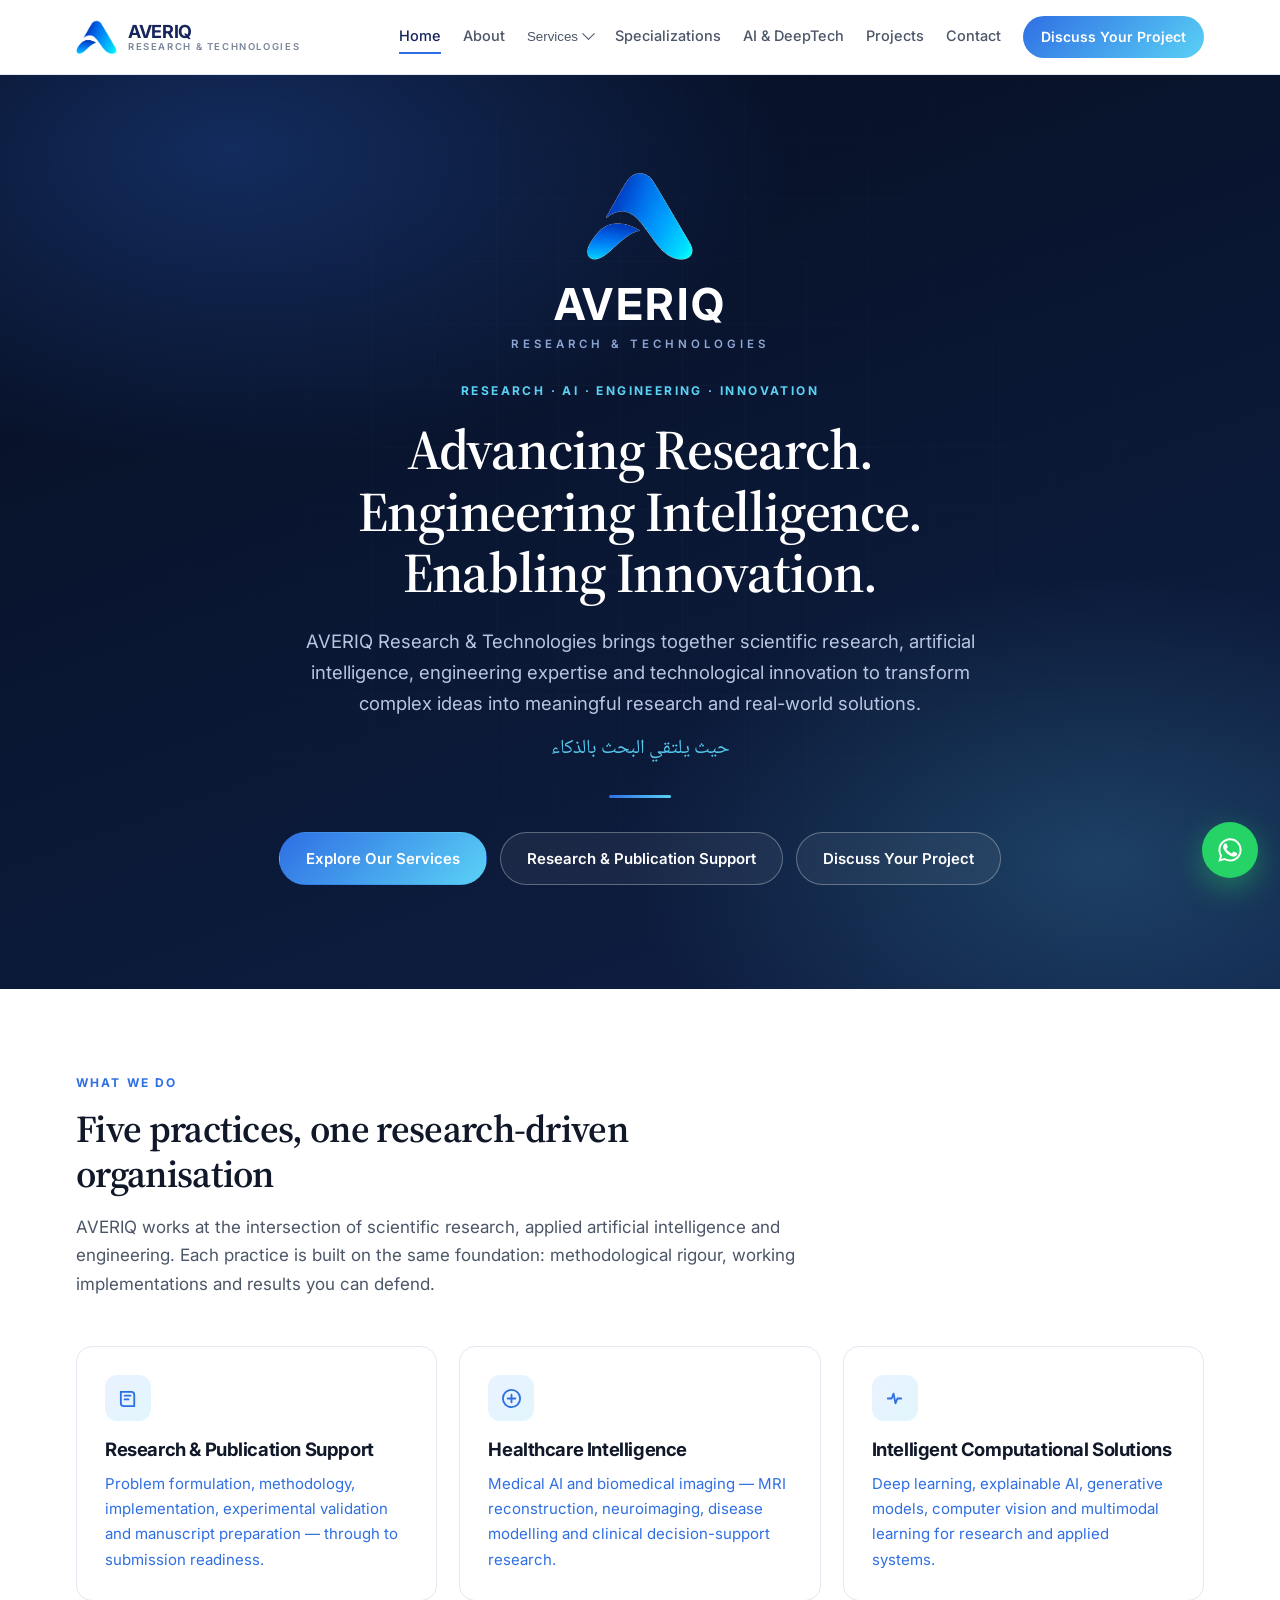
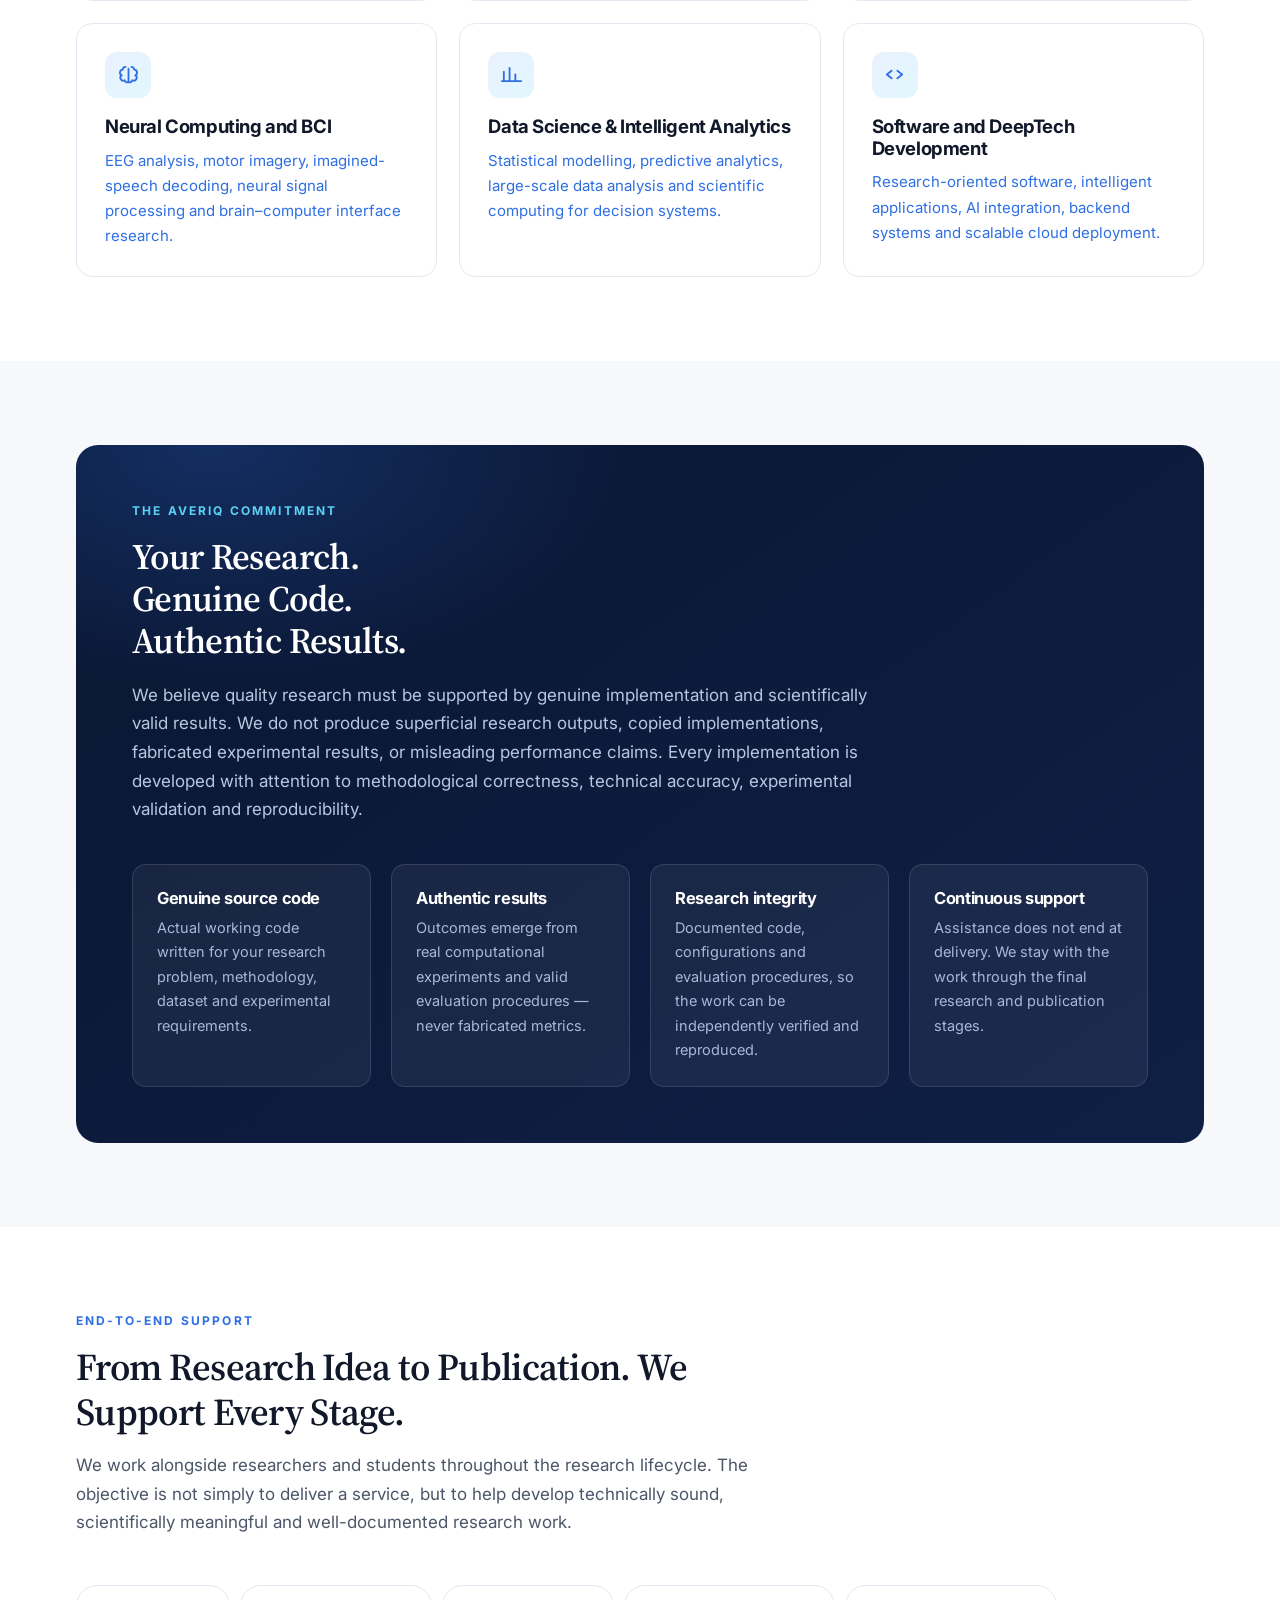
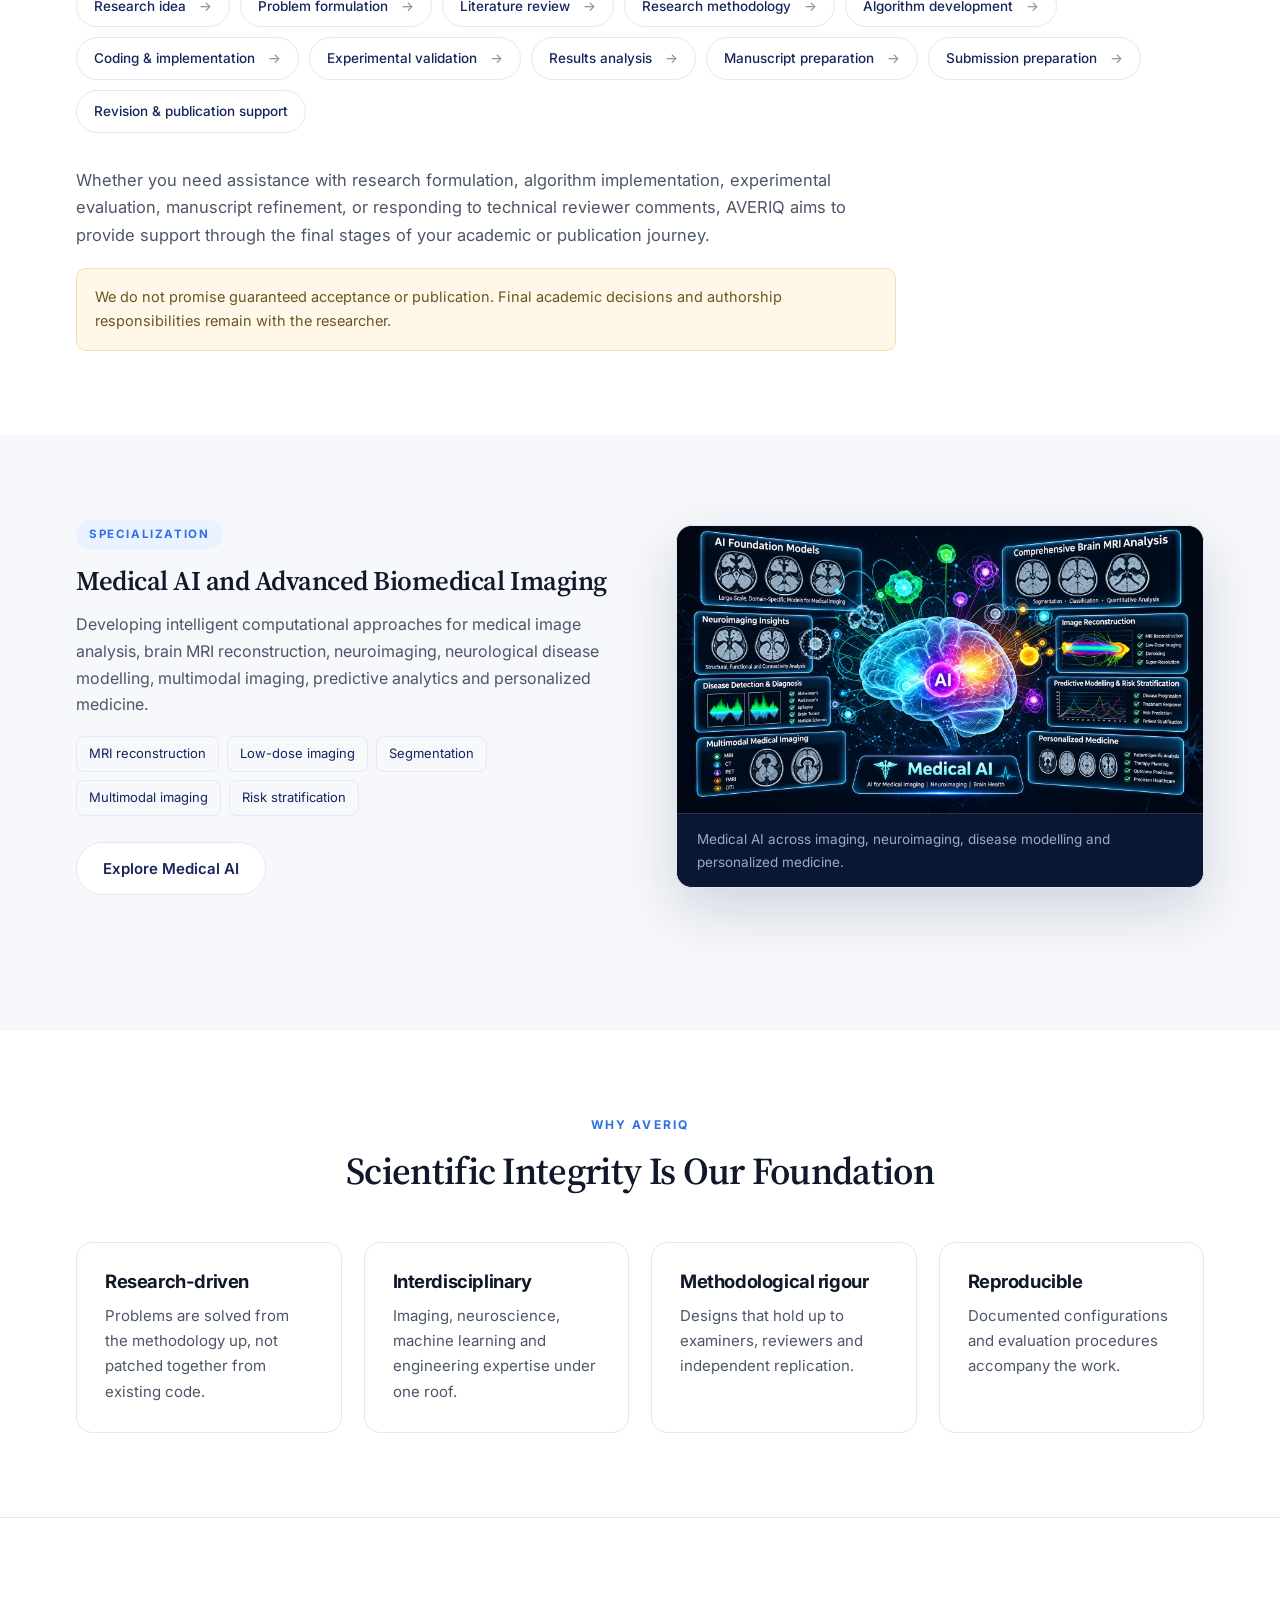
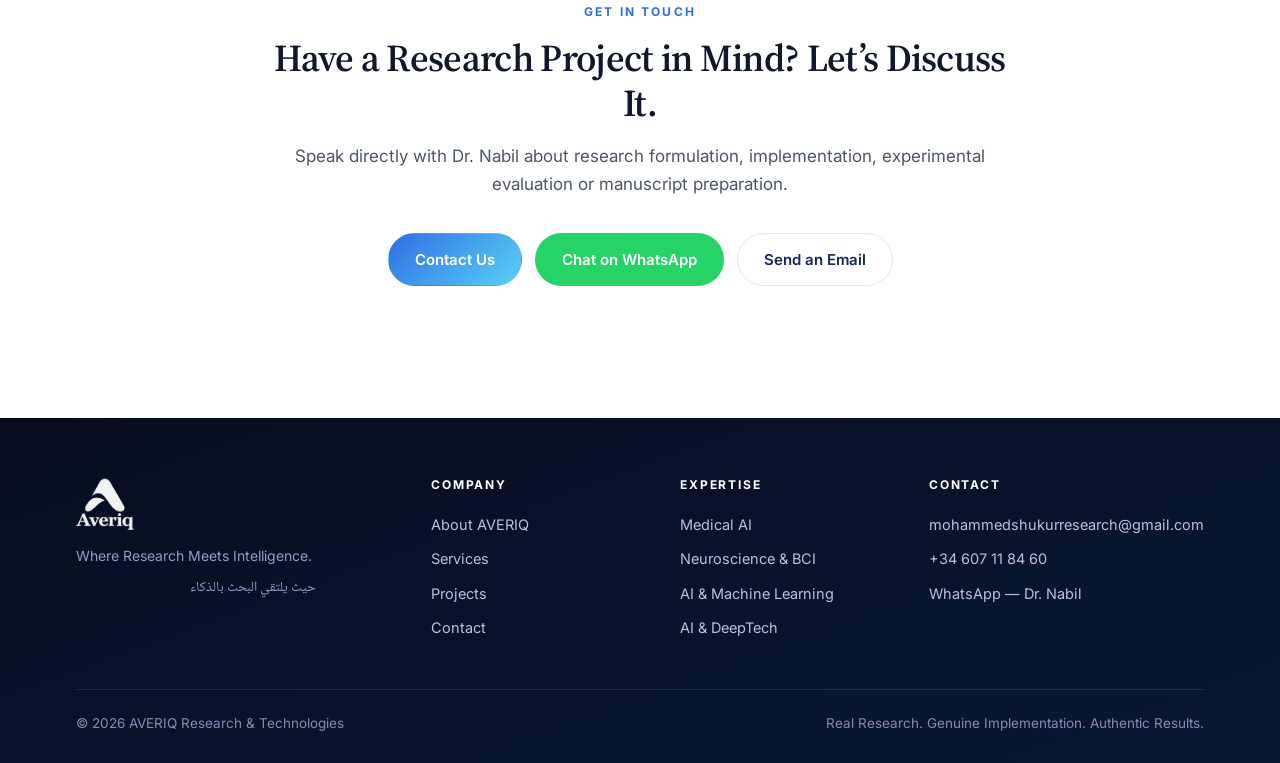
==== index.html @ 1fb507b4 "Initial AVERIQ website" ====
<!DOCTYPE html>
<html lang="en">
<head>
<meta charset="utf-8">
<meta name="viewport" content="width=device-width, initial-scale=1">
<title>AVERIQ Research &amp; Technologies — Where Research Meets Intelligence</title>
<meta name="description" content="AVERIQ Research & Technologies brings together scientific research, artificial intelligence, engineering expertise and technological innovation.">
<link rel="canonical" href="https://averiq-r.github.io/">
<meta property="og:site_name" content="AVERIQ Research &amp; Technologies">
<meta property="og:title" content="AVERIQ Research &amp; Technologies — Where Research Meets Intelligence">
<meta property="og:description" content="AVERIQ Research & Technologies brings together scientific research, artificial intelligence, engineering expertise and technological innovation.">
<meta property="og:type" content="website">
<meta property="og:image" content="https://averiq-r.github.io/assets/logo.png">
<meta name="twitter:card" content="summary_large_image">
<meta name="theme-color" content="#0A1733">
<link rel="icon" type="image/png" sizes="32x32" href="assets/favicon-32.png">
<link rel="icon" type="image/png" sizes="64x64" href="assets/favicon.png">
<link rel="apple-touch-icon" href="assets/apple-touch-icon.png">
<link rel="preconnect" href="https://fonts.googleapis.com">
<link rel="preconnect" href="https://fonts.gstatic.com" crossorigin>
<link href="https://fonts.googleapis.com/css2?family=Inter:wght@400;500;600;700&family=Noto+Naskh+Arabic:wght@400;500&family=Source+Serif+4:opsz,wght@8..60,600;8..60,700&display=swap" rel="stylesheet">
<link rel="stylesheet" href="assets/css/averiq.css">
</head>
<body>

<header class="site">
  <div class="wrap nav">
    <a class="brand" href="index.html" aria-label="AVERIQ home">
      <img src="assets/mark.png" alt="">
      <span class="brand-text">
        <span class="brand-name">AVERIQ</span>
        <span class="brand-sub">Research &amp; Technologies</span>
      </span>
    </a>
    <button class="burger" type="button" aria-label="Menu" aria-expanded="false"><span></span></button>
    <nav class="nav-links">
      <a href="index.html" class="active">Home</a>
      <a href="about.html">About</a>
      <div class="has-mega">
        <button class="mega-toggle" type="button" aria-expanded="false">Services <span class="chev"></span></button>
        <div class="mega">
          <div class="mega-inner">
        <div class="mega-col">
          <h6>Research Foundations</h6>
          <a href="services.html#research-consultation">Research Consultation</a>
          <a href="services.html#topic-selection">Topic Selection</a>
          <a href="services.html#literature-review">Systematic Literature Review</a>
          <a href="services.html#gap-analysis">Research Gap Analysis</a>
          <a href="services.html#research-proposal">Research Proposal</a>
        </div>
        <div class="mega-col">
          <h6>Methodology &amp; Implementation</h6>
          <a href="services.html#methodology">Methodology &amp; Experimental Design</a>
          <a href="services.html#algorithm-implementation">Algorithm Implementation</a>
          <a href="services.html#model-development">Deep Learning Model Development</a>
          <a href="services.html#dataset-preparation">Dataset Preparation</a>
          <a href="services.html#experiment-pipeline">Experiment Pipelines</a>
        </div>
        <div class="mega-col">
          <h6>Experiments &amp; Validation</h6>
          <a href="services.html#baseline-reproduction">Baseline Reproduction</a>
          <a href="services.html#reproducibility-audit">Reproducibility Audit</a>
          <a href="services.html#ablation-benchmarking">Ablation &amp; Benchmarking</a>
          <a href="services.html#statistical-analysis">Statistical Analysis</a>
          <a href="services.html#results-interpretation">Results Interpretation</a>
        </div>
        <div class="mega-col">
          <h6>Writing &amp; Documentation</h6>
          <a href="services.html#manuscript-structuring">Manuscript Structuring</a>
          <a href="services.html#language-editing">Scientific Language Editing</a>
          <a href="services.html#latex-formatting">LaTeX &amp; Formatting</a>
          <a href="services.html#figures-visualization">Figures &amp; Scientific Visualization</a>
          <a href="services.html#thesis-assistance">Thesis &amp; Dissertation Support</a>
        </div>
        <div class="mega-col">
          <h6>Publication Support</h6>
          <a href="services.html#journal-selection">Journal &amp; Venue Selection</a>
          <a href="services.html#submission-preparation">Submission Preparation</a>
          <a href="services.html#reviewer-response">Reviewer Response Support</a>
          <a href="services.html#review-paper">Review &amp; Survey Papers</a>
          <a href="services.html#book-chapter">Book Chapter Preparation</a>
        </div>
          </div>
          <div class="mega-foot"><div>
            <span>Every engagement is work done with you, with scope agreed in writing before it starts.</span>
            <a class="btn btn-ghost" href="services.html" style="padding:9px 20px;font-size:14px">View all services</a>
          </div></div>
        </div>
      </div>
      <a href="specializations.html">Specializations</a>
      <a href="deeptech.html">AI &amp; DeepTech</a>
      <a href="projects.html">Projects</a>
      <a href="contact.html">Contact</a>
      <a class="nav-cta" href="contact.html">Discuss Your Project</a>
    </nav>
  </div>
</header>

<div class="hero hero-home">
  <div class="wrap">
    <img class="hero-logo" src="assets/mark.png" alt="" width="420" height="348">
    <div class="hero-word">AVERIQ</div>
    <div class="hero-word-sub">Research &amp; Technologies</div>
    <div class="kicker">Research &middot; AI &middot; Engineering &middot; Innovation</div>
    <h1>Advancing Research. Engineering Intelligence. Enabling Innovation.</h1>
    <p class="lede">
      AVERIQ Research &amp; Technologies brings together scientific research, artificial intelligence,
      engineering expertise and technological innovation to transform complex ideas into meaningful
      research and real-world solutions.
    </p>
    <div class="tagline-ar">حيث يلتقي البحث بالذكاء</div>
    <div class="hero-rule"></div>
    <div class="cta-row">
      <a class="btn btn-primary" href="services.html">Explore Our Services</a>
      <a class="btn btn-onDark" href="services.html#publication">Research &amp; Publication Support</a>
      <a class="btn btn-onDark" href="contact.html">Discuss Your Project</a>
    </div>
  </div>
</div>

<section>
  <div class="wrap">
    <div class="sec-head">
      <div class="eyebrow">What we do</div>
      <h2 class="display">Five practices, one research-driven organisation</h2>
      <p>AVERIQ works at the intersection of scientific research, applied artificial intelligence and
         engineering. Each practice is built on the same foundation: methodological rigour, working
         implementations and results you can defend.</p>
    </div>
    <div class="grid g3">
      <a class="card reveal" href="services.html#publication">
        <div class="ic"><svg viewBox="0 0 24 24"><path d="M4 5h11a3 3 0 0 1 3 3v11"/><path d="M4 5v12a3 3 0 0 0 3 3h11"/><path d="M8 9h6M8 13h4"/></svg></div>
        <h3>Research &amp; Publication Support</h3>
        <p>Problem formulation, methodology, implementation, experimental validation and manuscript
           preparation &mdash; through to submission readiness.</p>
      </a>
      <a class="card reveal" href="specializations.html#medical-ai">
        <div class="ic"><svg viewBox="0 0 24 24"><circle cx="12" cy="12" r="9"/><path d="M12 8v8M8 12h8"/></svg></div>
        <h3>Healthcare Intelligence</h3>
        <p>Medical AI and biomedical imaging &mdash; MRI reconstruction, neuroimaging, disease modelling
           and clinical decision-support research.</p>
      </a>
      <a class="card reveal" href="specializations.html#aiml">
        <div class="ic"><svg viewBox="0 0 24 24"><path d="M5 12h4l2-5 2 10 2-5h4"/></svg></div>
        <h3>Intelligent Computational Solutions</h3>
        <p>Deep learning, explainable AI, generative models, computer vision and multimodal learning
           for research and applied systems.</p>
      </a>
      <a class="card reveal" href="specializations.html#neuro">
        <div class="ic"><svg viewBox="0 0 24 24"><path d="M9 4a3 3 0 0 0-3 3 3 3 0 0 0-1 5.8A3 3 0 0 0 8 18a3 3 0 0 0 4 2 3 3 0 0 0 4-2 3 3 0 0 0 3-5.2A3 3 0 0 0 18 7a3 3 0 0 0-3-3"/><path d="M12 6v14"/></svg></div>
        <h3>Neural Computing and BCI</h3>
        <p>EEG analysis, motor imagery, imagined-speech decoding, neural signal processing and
           brain&ndash;computer interface research.</p>
      </a>
      <a class="card reveal" href="specializations.html#data">
        <div class="ic"><svg viewBox="0 0 24 24"><path d="M4 19V9M10 19V5M16 19v-7M22 19H2"/></svg></div>
        <h3>Data Science &amp; Intelligent Analytics</h3>
        <p>Statistical modelling, predictive analytics, large-scale data analysis and scientific
           computing for decision systems.</p>
      </a>
      <a class="card reveal" href="specializations.html#software">
        <div class="ic"><svg viewBox="0 0 24 24"><path d="M9 8l-5 4 5 4M15 8l5 4-5 4"/></svg></div>
        <h3>Software and DeepTech Development</h3>
        <p>Research-oriented software, intelligent applications, AI integration, backend systems and
           scalable cloud deployment.</p>
      </a>
    </div>
  </div>
</section>


<section class="soft">
  <div class="wrap">
    <div class="band reveal">
      <div class="eyebrow">The AVERIQ commitment</div>
      <h2 class="display" style="font-size:clamp(25px,3.4vw,36px);max-width:20ch">Your Research. Genuine Code. Authentic Results.</h2>
      <p style="max-width:760px;margin-top:18px;font-size:17px">
        We believe quality research must be supported by genuine implementation and scientifically valid
        results. We do not produce superficial research outputs, copied implementations, fabricated
        experimental results, or misleading performance claims. Every implementation is developed with
        attention to methodological correctness, technical accuracy, experimental validation and
        reproducibility.
      </p>
      <div class="band-grid">
        <div class="band-item">
          <h4>Genuine source code</h4>
          <p>Actual working code written for your research problem, methodology, dataset and experimental requirements.</p>
        </div>
        <div class="band-item">
          <h4>Authentic results</h4>
          <p>Outcomes emerge from real computational experiments and valid evaluation procedures &mdash; never fabricated metrics.</p>
        </div>
        <div class="band-item">
          <h4>Research integrity</h4>
          <p>Documented code, configurations and evaluation procedures, so the work can be independently verified and reproduced.</p>
        </div>
        <div class="band-item">
          <h4>Continuous support</h4>
          <p>Assistance does not end at delivery. We stay with the work through the final research and publication stages.</p>
        </div>
      </div>
    </div>
  </div>
</section>


<section>
  <div class="wrap">
    <div class="sec-head">
      <div class="eyebrow">End-to-end support</div>
      <h2 class="display">From Research Idea to Publication. We Support Every Stage.</h2>
      <p>We work alongside researchers and students throughout the research lifecycle. The objective is
         not simply to deliver a service, but to help develop technically sound, scientifically
         meaningful and well-documented research work.</p>
    </div>
    <div class="flow reveal">
      <span>Research idea</span><span>Problem formulation</span><span>Literature review</span>
      <span>Research methodology</span><span>Algorithm development</span><span>Coding &amp; implementation</span>
      <span>Experimental validation</span><span>Results analysis</span><span>Manuscript preparation</span>
      <span>Submission preparation</span><span>Revision &amp; publication support</span>
    </div>
    <div class="prose" style="margin-top:34px;max-width:820px">
      <p>Whether you need assistance with research formulation, algorithm implementation, experimental
         evaluation, manuscript refinement, or responding to technical reviewer comments, AVERIQ aims to
         provide support through the final stages of your academic or publication journey.</p>
      <div class="note">
        We do not promise guaranteed acceptance or publication. Final academic decisions and authorship
        responsibilities remain with the researcher.
      </div>
    </div>
  </div>
</section>

<section class="soft">
  <div class="wrap">
    <div class="spec reveal" style="border-top:0;padding-top:0">
      <div>
        <span class="tag">Specialization</span>
        <h3 class="display">Medical AI and Advanced Biomedical Imaging</h3>
        <p>Developing intelligent computational approaches for medical image analysis, brain MRI
           reconstruction, neuroimaging, neurological disease modelling, multimodal imaging, predictive
           analytics and personalized medicine.</p>
        <div class="chips">
          <span>MRI reconstruction</span><span>Low-dose imaging</span><span>Segmentation</span>
          <span>Multimodal imaging</span><span>Risk stratification</span>
        </div>
        <div class="cta-row" style="margin-top:26px">
          <a class="btn btn-ghost" href="specializations.html#medical-ai">Explore Medical AI</a>
        </div>
      </div>
      <figure class="feature spec-media">
        <img src="assets/img/medical-ai.jpg" width="1698" height="926" loading="lazy"
             alt="Medical AI applications in brain MRI analysis, neuroimaging, disease detection, medical image reconstruction, predictive modelling and personalized medicine.">
        <figcaption>Medical AI across imaging, neuroimaging, disease modelling and personalized medicine.</figcaption>
      </figure>
    </div>
  </div>
</section>

<section>
  <div class="wrap">
    <div class="sec-head center">
      <div class="eyebrow">Why AVERIQ</div>
      <h2 class="display">Scientific Integrity Is Our Foundation</h2>
    </div>
    <div class="grid g4">
      <div class="card reveal"><h3>Research-driven</h3><p>Problems are solved from the methodology up, not patched together from existing code.</p></div>
      <div class="card reveal"><h3>Interdisciplinary</h3><p>Imaging, neuroscience, machine learning and engineering expertise under one roof.</p></div>
      <div class="card reveal"><h3>Methodological rigour</h3><p>Designs that hold up to examiners, reviewers and independent replication.</p></div>
      <div class="card reveal"><h3>Reproducible</h3><p>Documented configurations and evaluation procedures accompany the work.</p></div>
    </div>
  </div>
</section>


<section class="bordered">
  <div class="wrap">
    <div class="sec-head center">
      <div class="eyebrow">Get in touch</div>
      <h2 class="display">Have a Research Project in Mind? Let&rsquo;s Discuss It.</h2>
      <p>Speak directly with Dr. Nabil about research formulation, implementation, experimental
         evaluation or manuscript preparation.</p>
      <div class="cta-row" style="justify-content:center">
        <a class="btn btn-primary" href="contact.html">Contact Us</a>
        <a class="btn btn-wa" href="https://wa.me/34607118460?text=Hello%20Dr.%20Nabil%2C%20I%20visited%20the%20AVERIQ%20website%20and%20would%20like%20to%20discuss%20research%20and%20publication%20assistance." target="_blank" rel="noopener">Chat on WhatsApp</a>
        <a class="btn btn-ghost" href="mailto:mohammedshukurresearch@gmail.com">Send an Email</a>
      </div>
    </div>
  </div>
</section>

<a class="wa-float" href="https://wa.me/34607118460?text=Hello%20Dr.%20Nabil%2C%20I%20visited%20the%20AVERIQ%20website%20and%20would%20like%20to%20discuss%20research%20and%20publication%20assistance." target="_blank" rel="noopener" aria-label="Chat with Dr. Nabil on WhatsApp" title="Chat with Dr. Nabil">
  <svg viewBox="0 0 24 24" aria-hidden="true"><path d="M17.47 14.38c-.3-.15-1.75-.86-2.02-.96-.27-.1-.47-.15-.67.15-.2.3-.77.96-.94 1.16-.17.2-.35.22-.64.07-.3-.15-1.25-.46-2.38-1.47-.88-.78-1.47-1.75-1.64-2.05-.17-.3-.02-.46.13-.6.13-.13.3-.35.45-.52.15-.17.2-.3.3-.5.1-.2.05-.37-.02-.52-.08-.15-.67-1.6-.92-2.2-.24-.58-.49-.5-.67-.5h-.57c-.2 0-.52.07-.8.37-.27.3-1.04 1.02-1.04 2.48 0 1.46 1.07 2.88 1.22 3.08.15.2 2.1 3.2 5.08 4.49.71.3 1.26.49 1.69.63.71.22 1.36.19 1.87.12.57-.09 1.75-.72 2-1.41.25-.69.25-1.28.17-1.41-.07-.13-.27-.2-.57-.35z"/><path d="M12.04 2C6.58 2 2.13 6.45 2.13 11.91c0 1.75.46 3.46 1.32 4.96L2 22l5.25-1.38a9.87 9.87 0 0 0 4.79 1.22h.01c5.46 0 9.91-4.45 9.91-9.91 0-2.65-1.03-5.14-2.9-7.01A9.82 9.82 0 0 0 12.04 2zm0 18.13h-.01a8.2 8.2 0 0 1-4.19-1.15l-.3-.18-3.12.82.83-3.04-.2-.31a8.17 8.17 0 0 1-1.26-4.36c0-4.54 3.7-8.24 8.25-8.24 2.2 0 4.27.86 5.83 2.42a8.19 8.19 0 0 1 2.41 5.83c0 4.54-3.7 8.24-8.24 8.24z"/></svg>
  <span class="wa-label">Chat with Dr. Nabil</span>
</a>

<footer class="site">
  <div class="wrap">
    <div class="foot-grid">
      <div class="foot-brand">
        <img src="assets/logo.png" alt="AVERIQ Research &amp; Technologies">
        <p>Where Research Meets Intelligence.</p>
        <p class="foot-ar">حيث يلتقي البحث بالذكاء</p>
      </div>
      <div>
        <h5>Company</h5>
        <a href="about.html">About AVERIQ</a>
        <a href="services.html">Services</a>
        <a href="projects.html">Projects</a>
        <a href="contact.html">Contact</a>
      </div>
      <div>
        <h5>Expertise</h5>
        <a href="specializations.html#medical-ai">Medical AI</a>
        <a href="specializations.html#neuro">Neuroscience &amp; BCI</a>
        <a href="specializations.html#aiml">AI &amp; Machine Learning</a>
        <a href="deeptech.html">AI &amp; DeepTech</a>
      </div>
      <div>
        <h5>Contact</h5>
        <a href="mailto:mohammedshukurresearch@gmail.com">mohammedshukurresearch@gmail.com</a>
        <a href="tel:+34607118460">+34 607 11 84 60</a>
        <a href="https://wa.me/34607118460?text=Hello%20Dr.%20Nabil%2C%20I%20visited%20the%20AVERIQ%20website%20and%20would%20like%20to%20discuss%20research%20and%20publication%20assistance." target="_blank" rel="noopener">WhatsApp &mdash; Dr. Nabil</a>
      </div>
    </div>
    <div class="foot-bottom">
      <span>&copy; <span data-year></span> AVERIQ Research &amp; Technologies</span>
      <span>Real Research. Genuine Implementation. Authentic Results.</span>
    </div>
  </div>
</footer>

<script src="assets/js/averiq.js"></script>
</body>
</html>
---- assets/css/averiq.css ----
/* ============================================================
   AVERIQ Research & Technologies — site stylesheet
   ============================================================ */

:root{
  --navy-950:#060D20;
  --navy-900:#0A1733;
  --navy-800:#0F1F45;
  --navy-700:#17255C;
  --blue:#2F6FE4;
  --blue-600:#2560CC;
  --cyan:#5AD1F5;
  --ink:#101829;
  --body:#4B5668;
  --muted:#7A869A;
  --line:#E3E8F2;
  --line-dark:rgba(255,255,255,.12);
  --bg:#FFFFFF;
  --bg-soft:#F6F8FC;
  --radius:16px;
  --radius-sm:10px;
  --maxw:1180px;
  --shadow:0 10px 36px rgba(10,23,51,.09);
  --shadow-lg:0 22px 60px rgba(10,23,51,.16);
}

*{box-sizing:border-box;margin:0;padding:0}
html{scroll-behavior:smooth;scroll-padding-top:90px;-webkit-text-size-adjust:100%}
body{
  font-family:'Inter',system-ui,-apple-system,sans-serif;
  color:var(--body);background:var(--bg);line-height:1.68;
  -webkit-font-smoothing:antialiased;overflow-x:hidden;
}
img{max-width:100%;display:block}
a{color:var(--blue);text-decoration:none}
h1,h2,h3,h4,h5{color:var(--ink);line-height:1.18;font-weight:700;letter-spacing:-.022em}
.display{font-family:'Source Serif 4',Georgia,serif;font-weight:600;letter-spacing:-.018em}
.wrap{max-width:var(--maxw);margin:0 auto;padding:0 26px}
.narrow{max-width:860px}

/* ---------------- header ---------------- */
header.site{
  position:sticky;top:0;z-index:100;background:rgba(255,255,255,.93);
  backdrop-filter:saturate(180%) blur(14px);border-bottom:1px solid var(--line);
}
.nav{display:flex;align-items:center;gap:30px;height:74px}
.brand{display:flex;align-items:center;gap:11px;flex:none}
.brand img{height:34px;width:auto}
.brand-text{display:flex;flex-direction:column;line-height:1.1}
.brand-name{font-weight:700;font-size:18px;color:var(--navy-700);letter-spacing:-.02em}
.brand-sub{font-size:9.5px;letter-spacing:.17em;text-transform:uppercase;color:var(--muted);font-weight:600}
.nav-links{display:flex;gap:22px;white-space:nowrap;margin-left:auto;font-size:14.5px;font-weight:500;align-items:center}
.nav-links a{color:var(--body);padding:4px 0;border-bottom:2px solid transparent;transition:.16s}
.nav-links a:hover{color:var(--navy-700)}
.nav-links a.active{color:var(--navy-700);border-bottom-color:var(--blue)}
.nav-cta{
  background:linear-gradient(135deg,var(--blue),var(--cyan));color:#fff!important;
  padding:9px 18px!important;border-radius:999px;font-weight:600;font-size:14px;border:0!important;
}
.nav-cta:hover{filter:brightness(1.07)}
.burger{display:none;margin-left:auto;background:none;border:1px solid var(--line);
  border-radius:9px;width:42px;height:38px;cursor:pointer;align-items:center;justify-content:center}
.burger span{display:block;width:18px;height:2px;background:var(--navy-700);position:relative}
.burger span::before,.burger span::after{content:"";position:absolute;left:0;width:18px;height:2px;background:var(--navy-700)}
.burger span::before{top:-6px}.burger span::after{top:6px}
@media(max-width:1120px){
  .nav-links{
    display:none;position:absolute;top:74px;left:0;right:0;background:#fff;
    flex-direction:column;align-items:stretch;gap:0;padding:10px 26px 20px;
    border-bottom:1px solid var(--line);box-shadow:var(--shadow);
  }
  .nav-links.open{display:flex}
  .nav-links a{padding:13px 0;border-bottom:1px solid var(--line)}
  .nav-links a.active{border-bottom-color:var(--line);color:var(--blue)}
  .nav-cta{text-align:center;margin-top:12px}
  .burger{display:flex}
}

/* ---------------- hero ---------------- */
.hero{
  position:relative;color:#D9E2F5;overflow:hidden;
  background:
    radial-gradient(900px 500px at 18% 8%, rgba(47,111,228,.30) 0%, transparent 62%),
    radial-gradient(760px 460px at 86% 86%, rgba(90,209,245,.20) 0%, transparent 62%),
    linear-gradient(160deg,var(--navy-950) 0%,var(--navy-900) 48%,var(--navy-800) 100%);
}
.hero::after{
  content:"";position:absolute;inset:0;pointer-events:none;opacity:.5;
  background-image:
    linear-gradient(rgba(255,255,255,.045) 1px,transparent 1px),
    linear-gradient(90deg,rgba(255,255,255,.045) 1px,transparent 1px);
  background-size:62px 62px;
  mask-image:radial-gradient(circle at 50% 42%,#000 0%,transparent 76%);
  -webkit-mask-image:radial-gradient(circle at 50% 42%,#000 0%,transparent 76%);
}
.hero .wrap{position:relative;z-index:2}
.hero-home{padding:96px 0 104px;text-align:center}
.hero-logo{width:clamp(84px,10vw,108px);height:auto;margin:0 auto 22px}
.hero h1{
  color:#fff;font-size:clamp(31px,5.1vw,56px);max-width:24ch;margin:0 auto;
  font-family:'Source Serif 4',Georgia,serif;font-weight:600;letter-spacing:-.02em;line-height:1.1;
}
.hero .kicker{
  font-size:12px;letter-spacing:.2em;text-transform:uppercase;font-weight:700;
  color:var(--cyan);margin-bottom:18px;
}
.hero p.lede{max-width:700px;margin:22px auto 0;font-size:clamp(16px,1.6vw,18.5px);color:#B9C6E2}
.tagline-ar{
  font-family:'Noto Naskh Arabic',serif;direction:rtl;font-size:clamp(16px,1.9vw,20px);
  color:var(--cyan);margin-top:14px;opacity:.95;
}
.hero-rule{width:62px;height:3px;border-radius:3px;margin:28px auto 0;
  background:linear-gradient(90deg,var(--blue),var(--cyan))}

.hero-word{
  font-size:clamp(30px,4.6vw,44px);font-weight:700;color:#fff;letter-spacing:.06em;
  line-height:1;margin-bottom:9px;
}
.hero-word-sub{
  font-size:clamp(9.5px,1.1vw,11.5px);letter-spacing:.34em;text-transform:uppercase;
  color:#8FA7D6;font-weight:600;margin-bottom:26px;
}

/* page hero (inner pages) */
.hero-page{padding:72px 0 76px}
.hero-page h1{color:#fff;font-size:clamp(28px,4.3vw,45px);max-width:20ch;margin:0}
.hero-page p{max-width:660px;margin-top:18px;font-size:17px;color:#B9C6E2}
.crumb{font-size:13px;color:#8FA2C8;margin-bottom:14px}
.crumb a{color:#8FA2C8}
.crumb a:hover{color:var(--cyan)}

/* ---------------- buttons ---------------- */
.cta-row{display:flex;gap:13px;flex-wrap:wrap;margin-top:34px}
.hero-home .cta-row{justify-content:center}
.btn{
  display:inline-flex;align-items:center;gap:9px;padding:13px 26px;border-radius:999px;
  font-weight:600;font-size:15px;border:1px solid transparent;cursor:pointer;transition:.18s;
  font-family:inherit;
}
.btn-primary{background:linear-gradient(135deg,var(--blue),var(--cyan));color:#fff}
.btn-primary:hover{filter:brightness(1.08);transform:translateY(-1px);box-shadow:0 10px 26px rgba(47,111,228,.34)}
.btn-ghost{border-color:var(--line);color:var(--navy-700);background:#fff}
.btn-ghost:hover{border-color:var(--blue);color:var(--blue)}
.btn-onDark{border-color:rgba(255,255,255,.3);color:#fff;background:rgba(255,255,255,.06)}
.btn-onDark:hover{background:rgba(255,255,255,.14);border-color:rgba(255,255,255,.5)}
.btn-wa{background:#25D366;color:#fff}
.btn-wa:hover{filter:brightness(1.07);transform:translateY(-1px)}

/* ---------------- sections ---------------- */
section{padding:84px 0}
section.soft{background:var(--bg-soft)}
section.bordered{border-top:1px solid var(--line)}
.eyebrow{
  font-size:12px;font-weight:700;letter-spacing:.18em;text-transform:uppercase;
  color:var(--blue);margin-bottom:14px;
}
.sec-head{max-width:740px;margin-bottom:48px}
.sec-head.center{margin-left:auto;margin-right:auto;text-align:center}
.sec-head h2{font-size:clamp(26px,3.5vw,38px)}
.sec-head p{margin-top:16px;font-size:17px}

/* ---------------- grids & cards ---------------- */
.grid{display:grid;gap:22px}
.g2{grid-template-columns:repeat(2,1fr)}
.g3{grid-template-columns:repeat(3,1fr)}
.g4{grid-template-columns:repeat(4,1fr)}
@media(max-width:1000px){.g3,.g4{grid-template-columns:repeat(2,1fr)}}
@media(max-width:720px){.g2,.g3,.g4{grid-template-columns:1fr}}

.card{
  background:#fff;border:1px solid var(--line);border-radius:var(--radius);
  padding:28px;transition:.2s;
}
.card:hover{border-color:#C7D7F6;box-shadow:var(--shadow);transform:translateY(-3px)}
.card h3{font-size:18.5px;margin-bottom:10px}
.card p{font-size:15px}
.card ul{margin-top:14px;padding-left:0;list-style:none;font-size:14.5px;display:grid;gap:8px}
.card ul li{padding-left:20px;position:relative}
.card ul li::before{
  content:"";position:absolute;left:0;top:9px;width:7px;height:7px;border-radius:50%;
  background:linear-gradient(135deg,var(--blue),var(--cyan));
}
.ic{
  width:46px;height:46px;border-radius:12px;margin-bottom:18px;display:grid;place-items:center;
  background:linear-gradient(135deg,#EAF2FF,#E1F6FD);color:var(--blue);
}
.ic svg{width:23px;height:23px;stroke:currentColor;fill:none;stroke-width:1.9;
  stroke-linecap:round;stroke-linejoin:round}

/* commitment band (dark) */
.band{
  background:
    radial-gradient(700px 400px at 12% 0%, rgba(47,111,228,.26) 0%, transparent 60%),
    linear-gradient(145deg,var(--navy-900),var(--navy-800));
  color:#C4D1EC;border-radius:22px;padding:clamp(32px,4.4vw,56px);
}
.band h2{color:#fff}
.band p{color:#B9C6E2}
.band .eyebrow{color:var(--cyan)}
.band-grid{display:grid;grid-template-columns:repeat(4,1fr);gap:20px;margin-top:40px}
@media(max-width:1000px){.band-grid{grid-template-columns:repeat(2,1fr)}}
@media(max-width:620px){.band-grid{grid-template-columns:1fr}}
.band-item{
  background:rgba(255,255,255,.055);border:1px solid var(--line-dark);
  border-radius:14px;padding:24px;
}
.band-item h4{color:#fff;font-size:16.5px;margin-bottom:8px}
.band-item p{font-size:14.5px;color:#A9B8D8;margin:0}

/* ---------------- workflow ---------------- */
.flow{display:flex;flex-wrap:wrap;gap:10px;margin-top:8px}
.flow span{
  background:#fff;border:1px solid var(--line);border-radius:999px;
  padding:9px 17px;font-size:13.5px;font-weight:500;color:var(--navy-700);
  position:relative;
}
.flow span:not(:last-child)::after{content:"→";margin-left:13px;color:var(--muted);font-weight:400}
.flow.on-dark span{background:rgba(255,255,255,.07);border-color:var(--line-dark);color:#D9E2F5}

.steps{display:grid;gap:16px;counter-reset:st}
.step{
  display:flex;gap:20px;background:#fff;border:1px solid var(--line);
  border-radius:var(--radius);padding:24px 26px;transition:.2s;
}
.step:hover{border-color:#C7D7F6;box-shadow:var(--shadow)}
.step .n{
  flex:none;width:36px;height:36px;border-radius:50%;display:grid;place-items:center;
  background:linear-gradient(135deg,var(--navy-700),var(--blue));color:#fff;font-weight:700;font-size:14.5px;
}
.step h4{font-size:17px;margin-bottom:5px}
.step p{font-size:15px;margin:0}

/* ---------------- specialization blocks ---------------- */
.spec{
  display:grid;grid-template-columns:1.05fr 1fr;gap:46px;align-items:center;
  padding:52px 0;border-top:1px solid var(--line);
}
.spec:first-of-type{border-top:0}
.spec.flip .spec-media{order:-1}
@media(max-width:900px){
  .spec{grid-template-columns:1fr;gap:28px;padding:40px 0}
  .spec.flip .spec-media{order:0}
}
.spec h3{font-size:clamp(21px,2.7vw,27px);margin-bottom:14px}
.spec .tag{
  display:inline-block;font-size:11.5px;font-weight:700;letter-spacing:.14em;text-transform:uppercase;
  color:var(--blue);background:#EAF2FF;border-radius:999px;padding:5px 13px;margin-bottom:16px;
}
.spec-media{
  border-radius:var(--radius);overflow:hidden;border:1px solid var(--line);
  background:var(--bg-soft);box-shadow:var(--shadow);
}
.spec-media img{width:100%;height:auto}
.chips{display:flex;flex-wrap:wrap;gap:8px;margin-top:18px}
.chips span{
  font-size:13px;background:var(--bg-soft);border:1px solid var(--line);
  border-radius:8px;padding:6px 12px;color:var(--navy-700);
}

/* figure (medical AI infographic) */
figure.feature{
  margin:0;border-radius:var(--radius);overflow:hidden;
  border:1px solid var(--line);box-shadow:var(--shadow-lg);background:var(--navy-950);
}
figure.feature img{width:100%;height:auto}
figure.feature figcaption{
  font-size:13.5px;color:#9BAACB;padding:14px 20px;background:var(--navy-900);
  border-top:1px solid var(--line-dark);
}

/* ---------------- contact ---------------- */
.contact-grid{display:grid;grid-template-columns:1.1fr .9fr;gap:46px;align-items:start}
@media(max-width:900px){.contact-grid{grid-template-columns:1fr;gap:34px}}
label{display:block;font-size:13.5px;font-weight:600;color:var(--ink);margin-bottom:7px}
input,textarea,select{
  width:100%;padding:12px 14px;border:1px solid var(--line);border-radius:var(--radius-sm);
  font:400 15px/1.5 inherit;color:var(--ink);background:#fff;margin-bottom:18px;
}
input:focus,textarea:focus,select:focus{outline:2px solid #CFE0FB;border-color:var(--blue)}
textarea{min-height:130px;resize:vertical}
.form-note{font-size:13px;color:var(--muted);margin-top:-6px;margin-bottom:16px}
.contact-card{
  background:var(--bg-soft);border:1px solid var(--line);border-radius:var(--radius);padding:28px;
}
.contact-card h3{font-size:18px;margin-bottom:4px}
.contact-card .role{font-size:14px;color:var(--blue);font-weight:600;margin-bottom:20px}
.contact-list{list-style:none;display:grid;gap:16px;font-size:15.5px}
.contact-list strong{
  display:block;font-size:11.5px;font-weight:700;letter-spacing:.13em;
  text-transform:uppercase;color:var(--muted);margin-bottom:3px;
}
.contact-list a{color:var(--navy-700);font-weight:500;word-break:break-word}
.contact-list a:hover{color:var(--blue)}

/* ---------------- WhatsApp float ---------------- */
.wa-float{
  position:fixed;right:22px;bottom:22px;z-index:200;display:flex;align-items:center;gap:0;
  background:#25D366;color:#fff;border-radius:999px;padding:14px;
  box-shadow:0 10px 30px rgba(37,211,102,.42);transition:.22s;
}
.wa-float svg{width:28px;height:28px;fill:#fff;flex:none}
.wa-float .wa-label{
  max-width:0;overflow:hidden;white-space:nowrap;font-weight:600;font-size:14.5px;
  transition:max-width .28s ease,margin .28s ease;margin-left:0;
}
.wa-float:hover{padding-right:20px}
.wa-float:hover .wa-label{max-width:200px;margin-left:11px}
@media(max-width:600px){
  .wa-float{right:16px;bottom:16px;padding:13px}
  .wa-float:hover .wa-label{max-width:0;margin-left:0}
  .wa-float:hover{padding-right:13px}
}

/* ---------------- footer ---------------- */
footer.site{
  background:linear-gradient(160deg,var(--navy-950),var(--navy-900));
  color:#93A2C9;padding:60px 0 28px;font-size:14.5px;
}
.foot-grid{display:grid;grid-template-columns:1.5fr 1fr 1fr 1.2fr;gap:36px}
@media(max-width:900px){.foot-grid{grid-template-columns:1fr 1fr;gap:30px}}
@media(max-width:560px){.foot-grid{grid-template-columns:1fr}}
footer.site h5{
  color:#fff;font-size:12px;letter-spacing:.15em;text-transform:uppercase;margin-bottom:16px;font-weight:700;
}
footer.site a{color:#B5C3E2;display:block;padding:5px 0}
footer.site a:hover{color:var(--cyan)}
.foot-brand img{height:52px;margin-bottom:14px;filter:brightness(0) invert(1);opacity:.95}
.foot-brand p{font-size:14px;color:#8FA0C4;max-width:30ch}
.foot-ar{font-family:'Noto Naskh Arabic',serif;direction:rtl;color:#8FA0C4;font-size:14.5px;margin-top:10px}
.foot-bottom{
  border-top:1px solid rgba(255,255,255,.1);margin-top:44px;padding-top:22px;
  display:flex;justify-content:space-between;gap:16px;flex-wrap:wrap;font-size:13.5px;color:#7F8FB4;
}

/* ---------------- misc ---------------- */
.prose p{margin-bottom:18px;font-size:16.5px}
.prose p:last-child{margin-bottom:0}
.quote{
  border-left:3px solid var(--blue);padding-left:22px;font-family:'Source Serif 4',Georgia,serif;
  font-size:clamp(19px,2.3vw,24px);color:var(--ink);font-weight:600;line-height:1.42;
}
.note{
  background:#FFF8E8;border:1px solid #F0DFB4;border-radius:var(--radius-sm);
  padding:16px 18px;font-size:14.5px;color:#6B5522;
}
.reveal{opacity:0;transform:translateY(18px);transition:opacity .6s ease,transform .6s ease}
.reveal.in{opacity:1;transform:none}
@media(prefers-reduced-motion:reduce){
  .reveal{opacity:1;transform:none;transition:none}
  html{scroll-behavior:auto}
}

/* ============================================================
   Services mega-menu
   ============================================================ */
.has-mega{position:relative}
.mega-toggle{
  display:inline-flex;align-items:center;gap:6px;color:var(--body);
  background:none;border:0;font:500 14.5px/1 inherit;cursor:pointer;
  padding:4px 0;border-bottom:2px solid transparent;
}
.mega-toggle:hover,.has-mega:hover .mega-toggle{color:var(--navy-700)}
.mega-toggle.active{color:var(--navy-700);border-bottom-color:var(--blue)}
.mega-toggle .chev{
  width:9px;height:9px;border-right:1.8px solid currentColor;border-bottom:1.8px solid currentColor;
  transform:rotate(45deg) translate(-2px,-2px);transition:transform .2s;
}
.has-mega:hover .mega-toggle .chev,.has-mega.open .mega-toggle .chev{transform:rotate(225deg) translate(-3px,-3px)}

.mega{
  position:fixed;left:0;right:0;top:74px;background:#fff;border-top:1px solid var(--line);
  border-bottom:1px solid var(--line);box-shadow:0 22px 48px rgba(10,23,51,.13);
  opacity:0;visibility:hidden;transform:translateY(-8px);transition:.18s;z-index:99;
}
.has-mega:hover .mega,.has-mega:focus-within .mega,.has-mega.open .mega{
  opacity:1;visibility:visible;transform:none;
}
.mega-inner{
  max-width:var(--maxw);margin:0 auto;padding:34px 26px 32px;
  display:grid;grid-template-columns:repeat(5,1fr);gap:28px;
}
.mega-col h6{
  font-size:11px;font-weight:700;letter-spacing:.15em;text-transform:uppercase;
  color:var(--blue);margin-bottom:14px;
}
.mega-col a{
  display:block;font-size:14px;color:var(--body);padding:7px 10px;margin-left:-10px;
  border-radius:8px;line-height:1.35;font-weight:500;transition:.14s;
}
.mega-col a:hover{background:var(--bg-soft);color:var(--navy-700)}
.mega-foot{
  border-top:1px solid var(--line);background:var(--bg-soft);
}
.mega-foot div{
  max-width:var(--maxw);margin:0 auto;padding:15px 26px;display:flex;
  justify-content:space-between;align-items:center;gap:18px;flex-wrap:wrap;font-size:14px;
}
@media(max-width:1120px){
  .mega{
    position:static;opacity:1;visibility:visible;transform:none;box-shadow:none;
    border:0;display:none;
  }
  .has-mega.open .mega{display:block}
  .has-mega:hover .mega{display:none}
  .has-mega.open:hover .mega{display:block}
  .mega-inner{grid-template-columns:1fr;gap:20px;padding:16px 0 8px}
  .mega-col a{padding:9px 0;margin-left:0;border-bottom:0}
  .mega-foot{display:none}
  .mega-toggle{width:100%;justify-content:space-between;padding:13px 0;border-bottom:1px solid var(--line)}
  .has-mega{width:100%}
}

/* ============================================================
   Service detail accordions
   ============================================================ */
.svc-group{margin-bottom:46px}
.svc-group > h3{
  font-size:13px;font-weight:700;letter-spacing:.15em;text-transform:uppercase;
  color:var(--blue);margin-bottom:18px;padding-bottom:12px;border-bottom:1px solid var(--line);
}
.svc-list{display:grid;grid-template-columns:repeat(2,1fr);gap:14px;align-items:start}
@media(max-width:820px){.svc-list{grid-template-columns:1fr}}
details.svc{
  background:#fff;border:1px solid var(--line);border-radius:var(--radius-sm);
  transition:border-color .18s,box-shadow .18s;
}
details.svc:hover{border-color:#C7D7F6}
details.svc[open]{border-color:var(--blue);box-shadow:var(--shadow)}
details.svc summary{
  list-style:none;cursor:pointer;padding:17px 20px;display:flex;align-items:center;
  gap:12px;font-weight:600;font-size:15.5px;color:var(--ink);
}
details.svc summary::-webkit-details-marker{display:none}
details.svc summary::after{
  content:"";margin-left:auto;flex:none;width:9px;height:9px;
  border-right:2px solid var(--muted);border-bottom:2px solid var(--muted);
  transform:rotate(45deg) translate(-2px,-2px);transition:transform .2s;
}
details.svc[open] summary::after{transform:rotate(225deg) translate(-3px,-3px);border-color:var(--blue)}
details.svc summary .dot{
  flex:none;width:8px;height:8px;border-radius:50%;
  background:linear-gradient(135deg,var(--blue),var(--cyan));
}
.svc-body{padding:0 20px 20px 40px;font-size:15px}
details.svc:target{border-color:var(--blue);box-shadow:var(--shadow)}
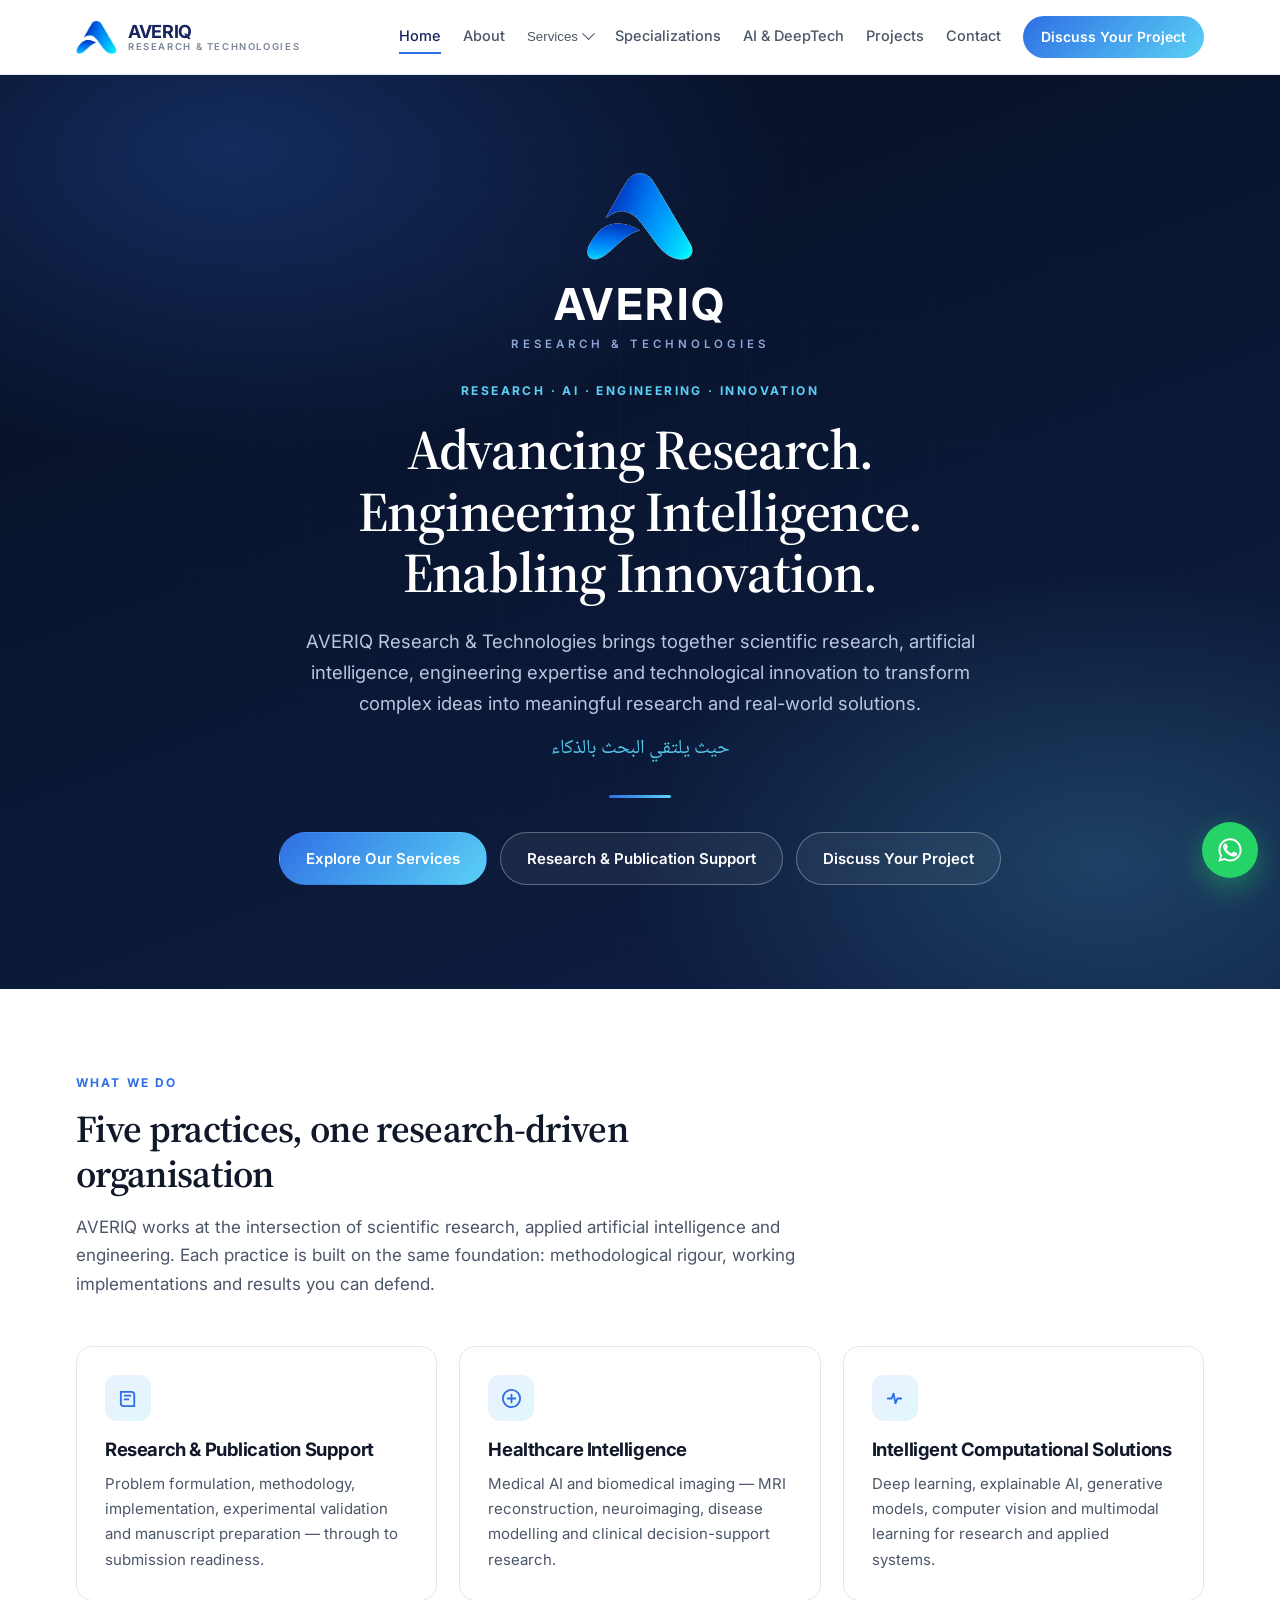
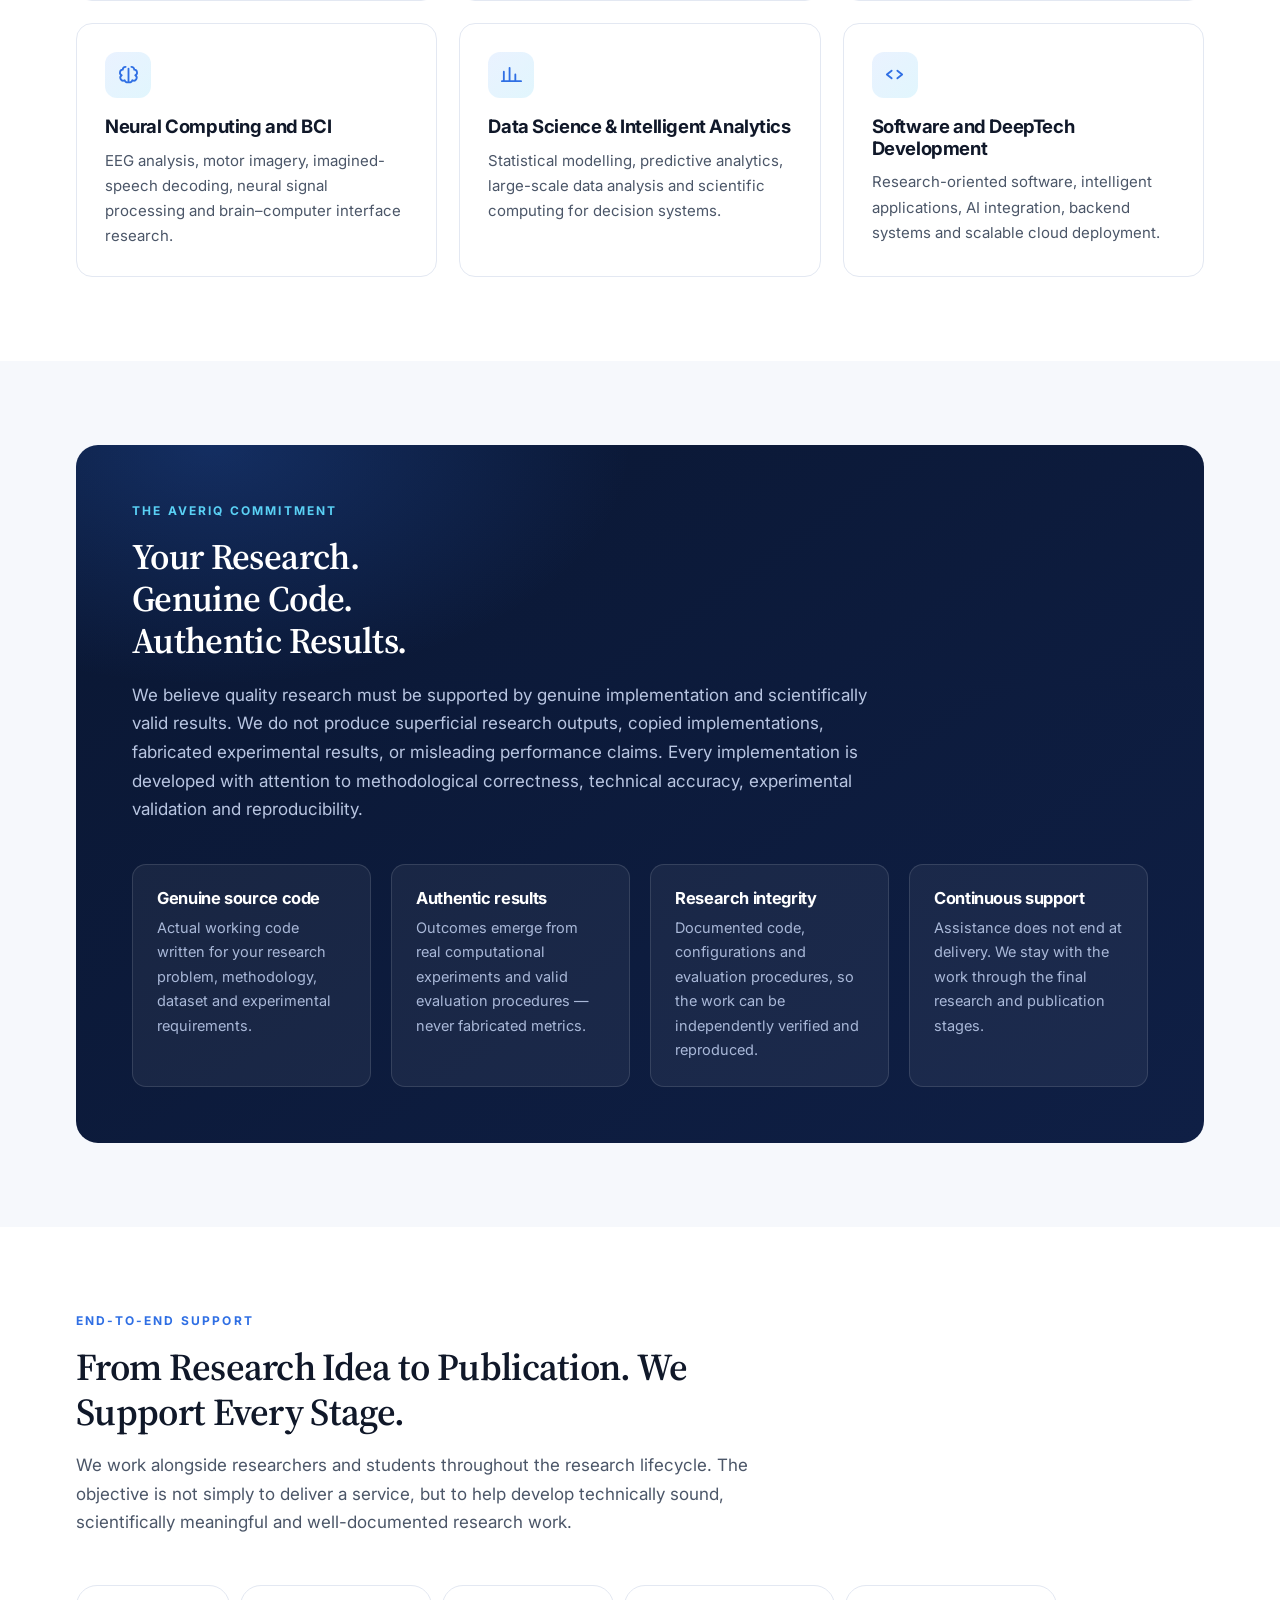
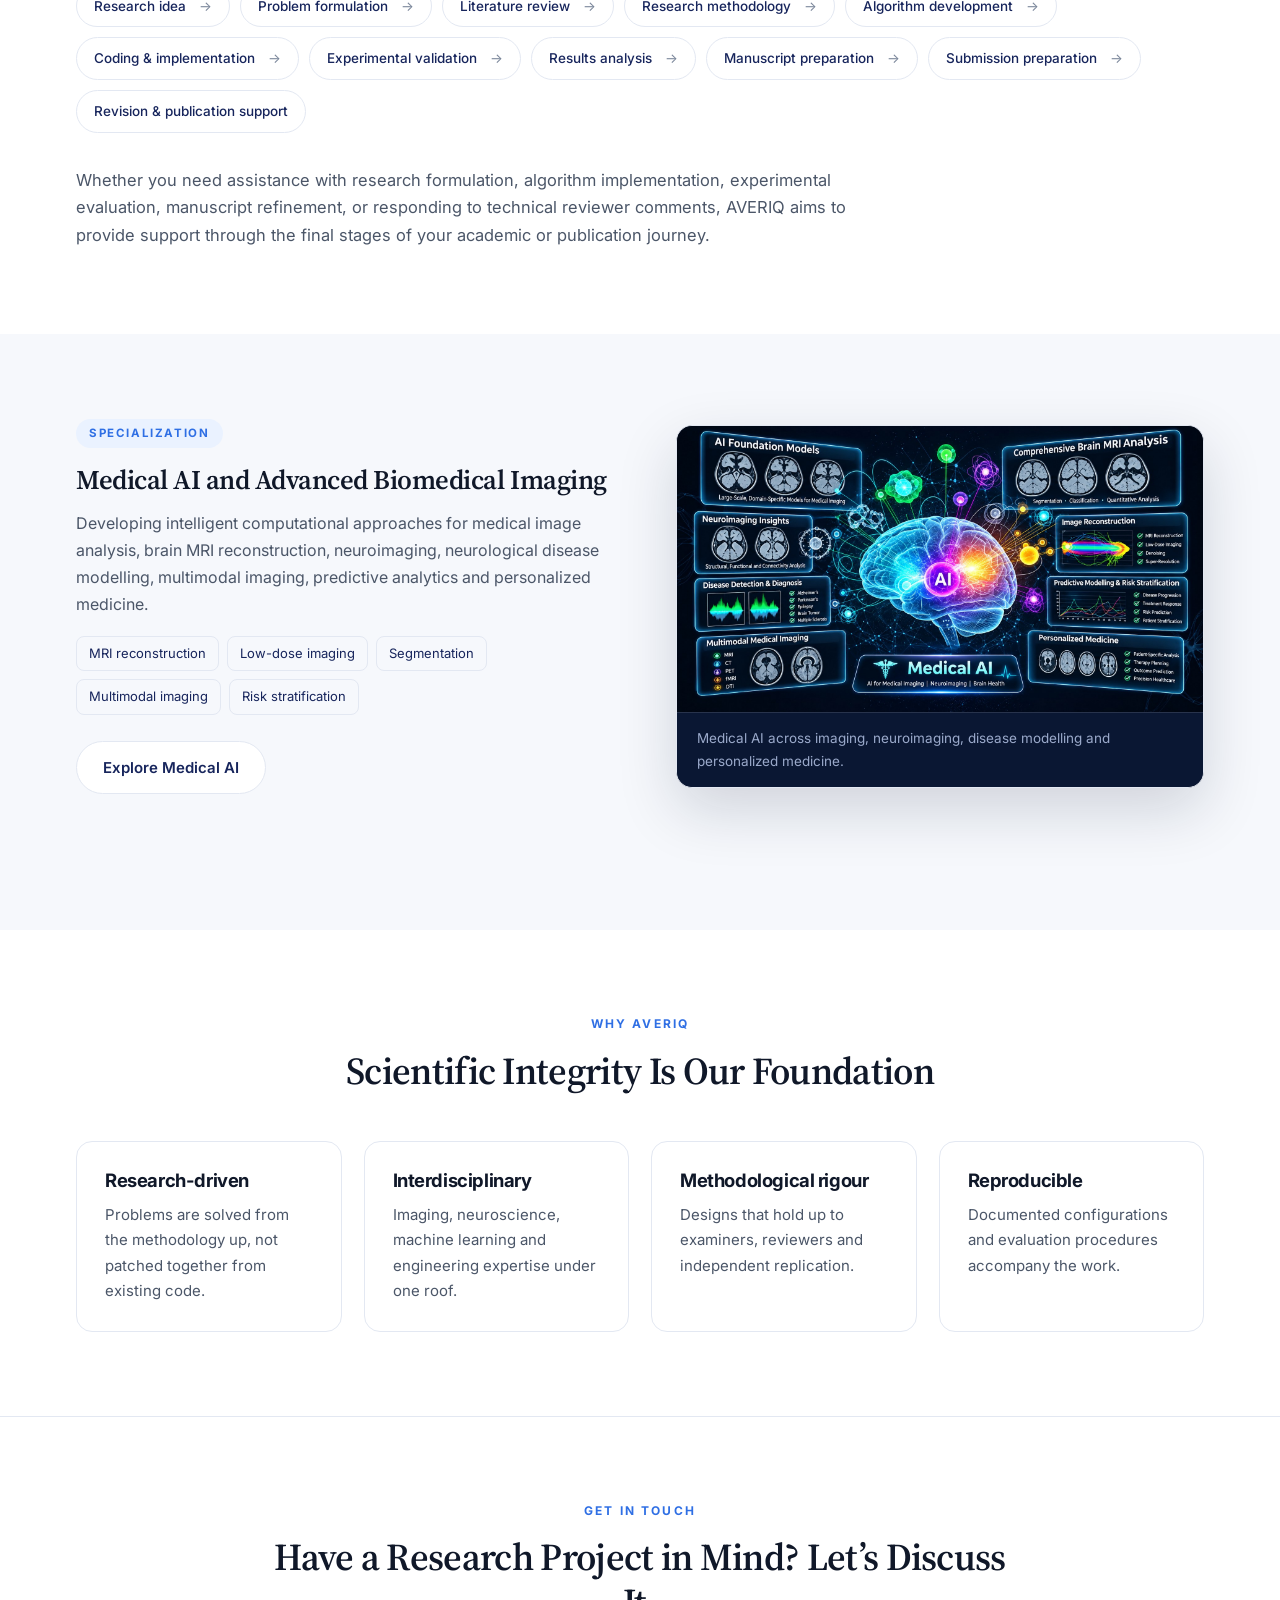
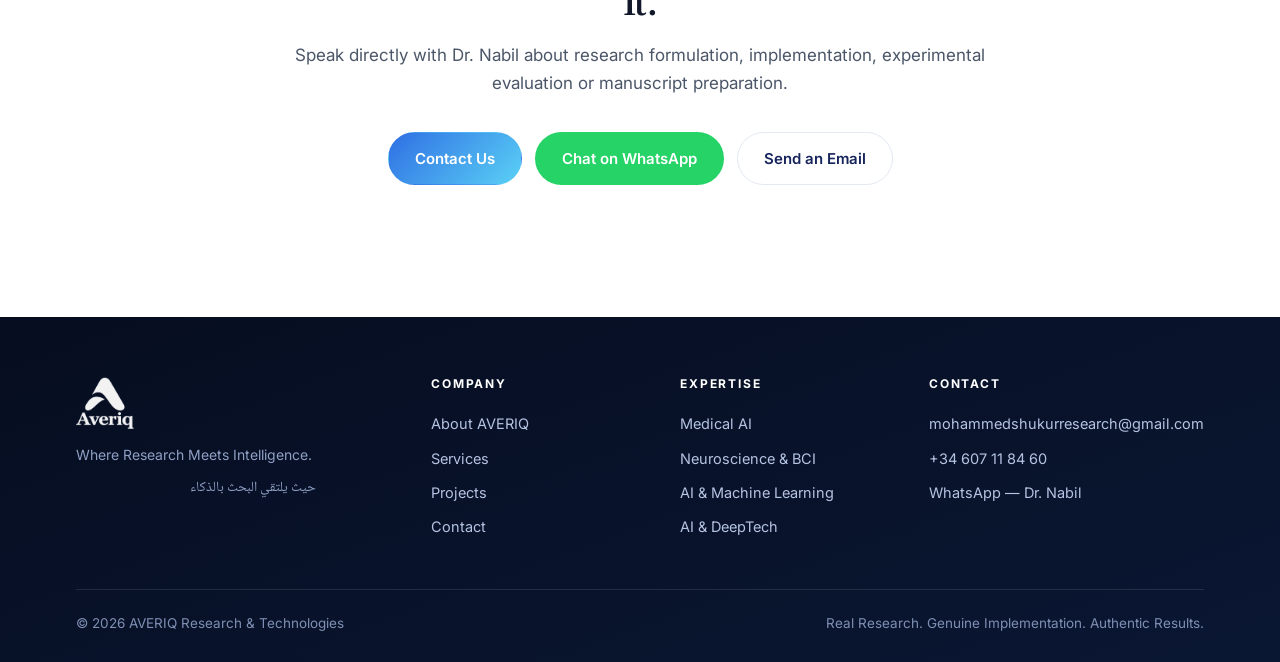
==== commit 11c92295: "Fix card text colour; remove disclaimer note" ====
--- a/index.html
+++ b/index.html
@@ -223,10 +223,6 @@
       <p>Whether you need assistance with research formulation, algorithm implementation, experimental
          evaluation, manuscript refinement, or responding to technical reviewer comments, AVERIQ aims to
          provide support through the final stages of your academic or publication journey.</p>
-      <div class="note">
-        We do not promise guaranteed acceptance or publication. Final academic decisions and authorship
-        responsibilities remain with the researcher.
-      </div>
     </div>
   </div>
 </section>
--- a/assets/css/averiq.css
+++ b/assets/css/averiq.css
@@ -172,8 +172,8 @@
   padding:28px;transition:.2s;
 }
 .card:hover{border-color:#C7D7F6;box-shadow:var(--shadow);transform:translateY(-3px)}
-.card h3{font-size:18.5px;margin-bottom:10px}
-.card p{font-size:15px}
+.card h3{font-size:18.5px;margin-bottom:10px;color:var(--ink)}
+.card p{font-size:15px;color:var(--body)}
 .card ul{margin-top:14px;padding-left:0;list-style:none;font-size:14.5px;display:grid;gap:8px}
 .card ul li{padding-left:20px;position:relative}
 .card ul li::before{
